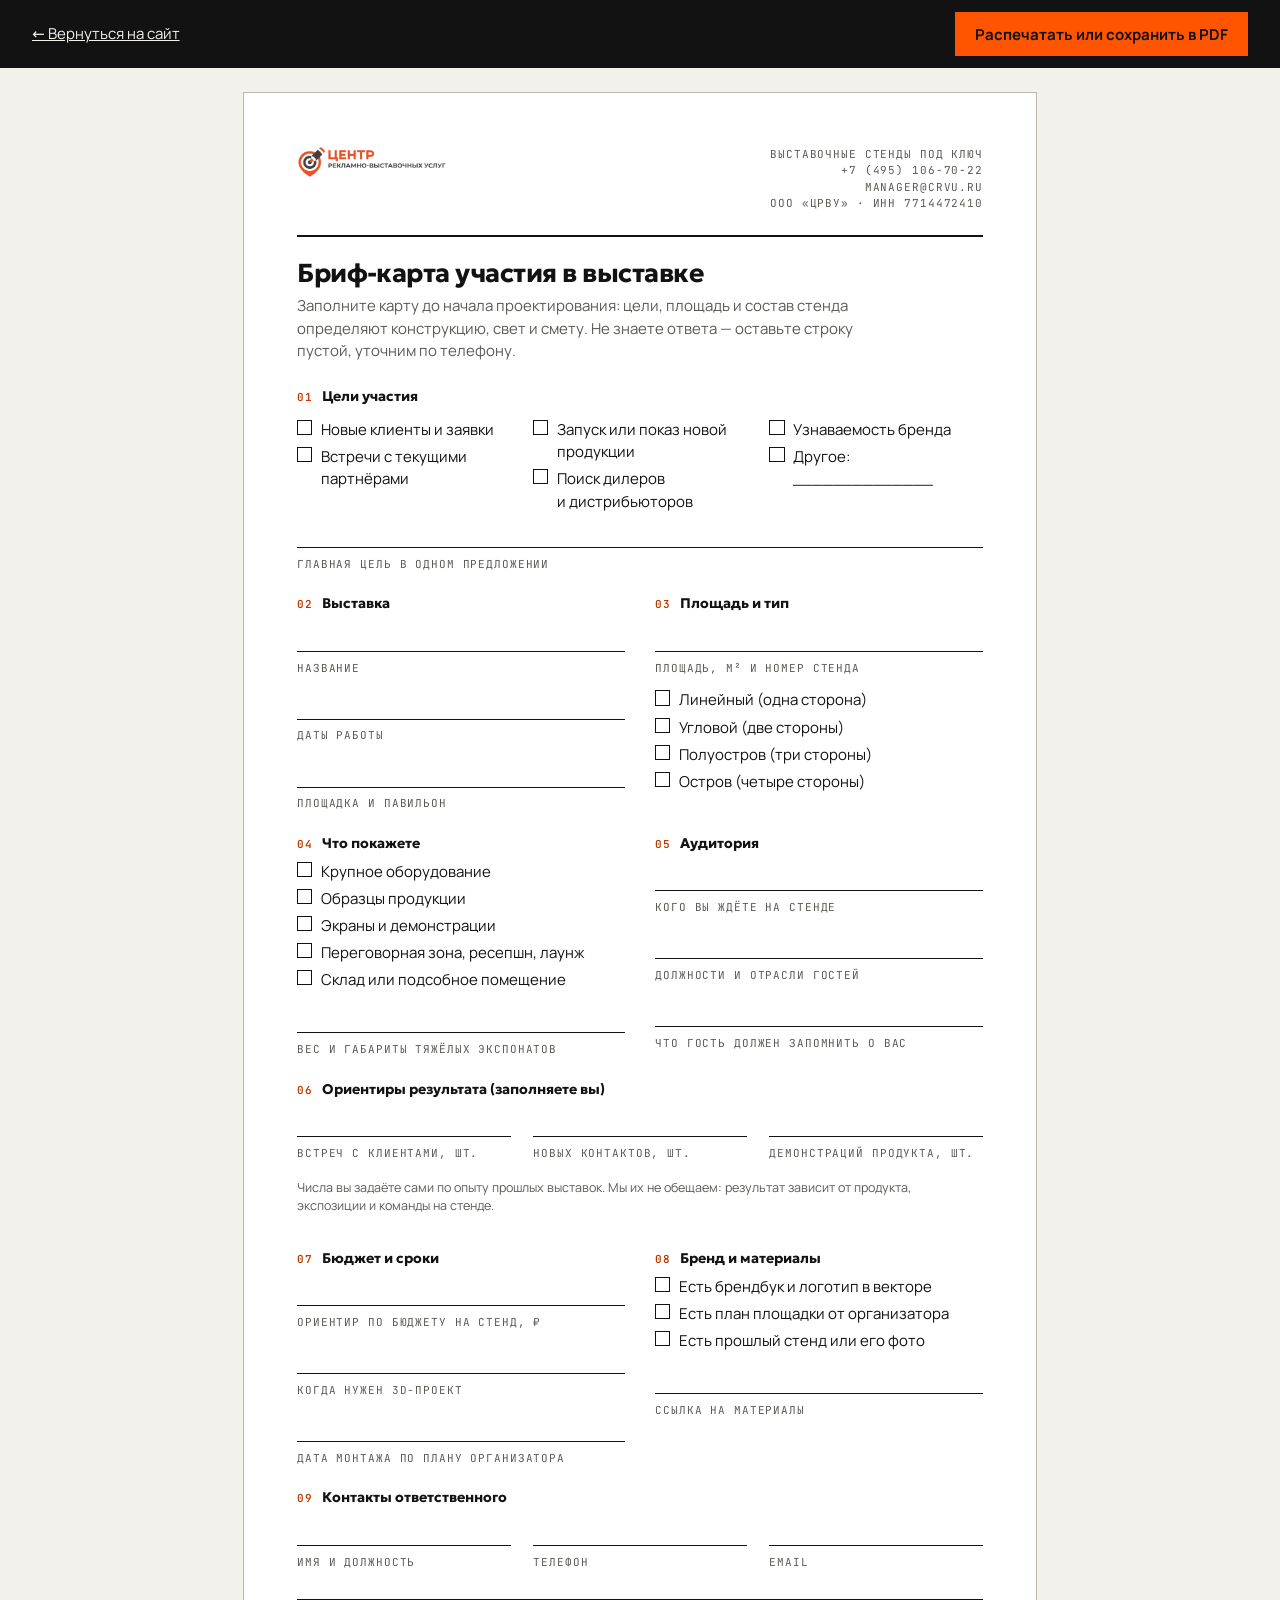
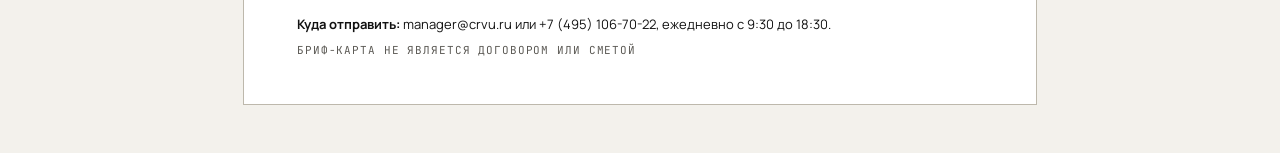
==== brief-card.html @ b51f2aa7 "ЦРВУ: лендинг выставочных стендов, вариант V5-20112026 (убрана цена «от 900 000 ₽» с первого экрана," ====
<!doctype html>
<html lang="ru">
<head>
<meta charset="utf-8">
<meta name="viewport" content="width=device-width, initial-scale=1">
<title>Бриф-карта участия в выставке — ЦРВУ</title>
<meta name="description" content="Бриф-карта для подготовки к выставке: цели участия, площадь, состав стенда, аудитория и KPI. Заполните, распечатайте или сохраните в PDF.">
<meta name="robots" content="noindex">
<link rel="icon" href="assets/logos/stendart-favicon.svg" type="image/svg+xml">
<link rel="stylesheet" href="assets/css/fonts.css">
<style>
  :root { --ink: #121212; --ink-2: #5c5a55; --paper: #f3f1ec; --line: #bdb8ac; --accent: #ff5500; --accent-ink: #b93a00; }
  * { box-sizing: border-box; }
  html { -webkit-text-size-adjust: 100%; hyphens: auto; }
  body { margin: 0; background: var(--paper); color: var(--ink); font-family: 'Manrope', system-ui, sans-serif; font-size: 15px; line-height: 1.5; }
  h1, h2 { font-family: 'Geologica', 'Manrope', sans-serif; margin: 0; letter-spacing: -0.02em; }
  .mono { font-family: 'JetBrains Mono', ui-monospace, monospace; font-size: 11px; letter-spacing: 0.08em; text-transform: uppercase; color: var(--ink-2); }
  .bar { position: sticky; top: 0; z-index: 2; display: flex; flex-wrap: wrap; gap: 0.75rem 1.25rem; align-items: center; justify-content: space-between; padding: 0.75rem clamp(1rem, 4vw, 2rem); background: var(--ink); color: var(--paper); }
  .bar a { color: var(--paper); }
  .bar .btn { display: inline-flex; align-items: center; min-height: 44px; padding: 0 1.25rem; border: 0; background: var(--accent); color: var(--ink); font: 700 15px 'Manrope', sans-serif; cursor: pointer; }
  .bar .btn:hover { background: #ff6a24; }
  .bar .btn:focus-visible, .bar a:focus-visible { outline: 2px solid var(--paper); outline-offset: 3px; }
  .sheet { width: min(210mm, 100%); margin: 1.5rem auto 3rem; padding: 14mm 14mm 12mm; background: #fff; border: 1px solid var(--line); }
  .head { display: flex; justify-content: space-between; align-items: flex-start; gap: 1rem; padding-bottom: 6mm; border-bottom: 2px solid var(--ink); }
  .head img { width: 150px; height: auto; }
  .head p { margin: 0; text-align: right; }
  h1 { margin-top: 6mm; font-size: 26px; line-height: 1.1; font-weight: 700; }
  .lead { margin: 2mm 0 0; color: var(--ink-2); max-width: 62ch; }
  .grid { display: grid; grid-template-columns: repeat(2, minmax(0, 1fr)); gap: 5mm 8mm; margin-top: 6mm; }
  .blk { break-inside: avoid; }
  .blk--wide { grid-column: 1 / -1; }
  h2 { display: flex; gap: 0.6rem; align-items: baseline; font-size: 14px; font-weight: 700; letter-spacing: 0; margin-bottom: 2mm; }
  h2 .mono { color: var(--accent-ink); }
  .line { display: block; min-height: 8mm; border-bottom: 1px solid var(--ink); margin-bottom: 1mm; }
  .lab { display: block; margin-top: 3mm; }
  .cb { display: flex; gap: 0.55rem; align-items: flex-start; margin: 1.2mm 0; }
  .cb i { flex: none; width: 4mm; height: 4mm; margin-top: 1px; border: 1.2px solid var(--ink); }
  .row { display: grid; grid-template-columns: repeat(3, minmax(0, 1fr)); gap: 6mm; }
  .foot { margin-top: 7mm; padding-top: 4mm; border-top: 1px solid var(--ink); display: flex; flex-wrap: wrap; justify-content: space-between; gap: 2mm 8mm; font-size: 13px; }
  .foot p { margin: 0; }
  .note { margin-top: 4mm; color: var(--ink-2); font-size: 12.5px; }
  @media (max-width: 640px) { .grid, .row { grid-template-columns: 1fr; } .sheet { padding: 1.25rem; } }
  @page { size: A4; margin: 10mm; }
  @media print {
    body { background: #fff; font-size: 11.5px; }
    .bar { display: none; }
    .sheet { width: auto; margin: 0; padding: 0; border: 0; }
    a { color: inherit; text-decoration: none; }
  }
</style>
</head>
<body>
<header class="bar">
  <a href="index.html">← Вернуться на сайт</a>
  <button class="btn" type="button" onclick="window.print()">Распечатать или сохранить в PDF</button>
</header>

<main class="sheet">
  <div class="head">
    <img src="assets/logos/crvu-logo-header.png" width="1680" height="361" alt="ЦРВУ">
    <p class="mono">Выставочные стенды под ключ<br>+7 (495) 106-70-22<br>manager@crvu.ru<br>ООО «ЦРВУ» · ИНН 7714472410</p>
  </div>

  <h1>Бриф-карта участия в выставке</h1>
  <p class="lead">Заполните карту до начала проектирования: цели, площадь и состав стенда определяют конструкцию, свет и смету. Не знаете ответа — оставьте строку пустой, уточним по телефону.</p>

  <div class="grid">
    <section class="blk blk--wide">
      <h2><span class="mono">01</span> Цели участия</h2>
      <div class="row">
        <div>
          <div class="cb"><i></i><span>Новые клиенты и заявки</span></div>
          <div class="cb"><i></i><span>Встречи с текущими партнёрами</span></div>
        </div>
        <div>
          <div class="cb"><i></i><span>Запуск или показ новой продукции</span></div>
          <div class="cb"><i></i><span>Поиск дилеров и дистрибьюторов</span></div>
        </div>
        <div>
          <div class="cb"><i></i><span>Узнаваемость бренда</span></div>
          <div class="cb"><i></i><span>Другое: ______________</span></div>
        </div>
      </div>
      <span class="line"></span>
      <span class="mono">Главная цель в одном предложении</span>
    </section>

    <section class="blk">
      <h2><span class="mono">02</span> Выставка</h2>
      <span class="line"></span><span class="mono">Название</span>
      <span class="line" style="margin-top:3mm"></span><span class="mono">Даты работы</span>
      <span class="line" style="margin-top:3mm"></span><span class="mono">Площадка и павильон</span>
    </section>

    <section class="blk">
      <h2><span class="mono">03</span> Площадь и тип</h2>
      <span class="line"></span><span class="mono">Площадь, м² и номер стенда</span>
      <div class="cb" style="margin-top:3mm"><i></i><span>Линейный (одна сторона)</span></div>
      <div class="cb"><i></i><span>Угловой (две стороны)</span></div>
      <div class="cb"><i></i><span>Полуостров (три стороны)</span></div>
      <div class="cb"><i></i><span>Остров (четыре стороны)</span></div>
    </section>

    <section class="blk">
      <h2><span class="mono">04</span> Что покажете</h2>
      <div class="cb"><i></i><span>Крупное оборудование</span></div>
      <div class="cb"><i></i><span>Образцы продукции</span></div>
      <div class="cb"><i></i><span>Экраны и демонстрации</span></div>
      <div class="cb"><i></i><span>Переговорная зона, ресепшн, лаунж</span></div>
      <div class="cb"><i></i><span>Склад или подсобное помещение</span></div>
      <span class="line" style="margin-top:3mm"></span><span class="mono">Вес и габариты тяжёлых экспонатов</span>
    </section>

    <section class="blk">
      <h2><span class="mono">05</span> Аудитория</h2>
      <span class="line"></span><span class="mono">Кого вы ждёте на стенде</span>
      <span class="line" style="margin-top:3mm"></span><span class="mono">Должности и отрасли гостей</span>
      <span class="line" style="margin-top:3mm"></span><span class="mono">Что гость должен запомнить о вас</span>
    </section>

    <section class="blk blk--wide">
      <h2><span class="mono">06</span> Ориентиры результата (заполняете вы)</h2>
      <div class="row">
        <div><span class="line"></span><span class="mono">Встреч с клиентами, шт.</span></div>
        <div><span class="line"></span><span class="mono">Новых контактов, шт.</span></div>
        <div><span class="line"></span><span class="mono">Демонстраций продукта, шт.</span></div>
      </div>
      <p class="note">Числа вы задаёте сами по опыту прошлых выставок. Мы их не обещаем: результат зависит от продукта, экспозиции и команды на стенде.</p>
    </section>

    <section class="blk">
      <h2><span class="mono">07</span> Бюджет и сроки</h2>
      <span class="line"></span><span class="mono">Ориентир по бюджету на стенд, ₽</span>
      <span class="line" style="margin-top:3mm"></span><span class="mono">Когда нужен 3D-проект</span>
      <span class="line" style="margin-top:3mm"></span><span class="mono">Дата монтажа по плану организатора</span>
    </section>

    <section class="blk">
      <h2><span class="mono">08</span> Бренд и материалы</h2>
      <div class="cb"><i></i><span>Есть брендбук и логотип в векторе</span></div>
      <div class="cb"><i></i><span>Есть план площадки от организатора</span></div>
      <div class="cb"><i></i><span>Есть прошлый стенд или его фото</span></div>
      <span class="line" style="margin-top:3mm"></span><span class="mono">Ссылка на материалы</span>
    </section>

    <section class="blk blk--wide">
      <h2><span class="mono">09</span> Контакты ответственного</h2>
      <div class="row">
        <div><span class="line"></span><span class="mono">Имя и должность</span></div>
        <div><span class="line"></span><span class="mono">Телефон</span></div>
        <div><span class="line"></span><span class="mono">Email</span></div>
      </div>
    </section>
  </div>

  <div class="foot">
    <p><b>Куда отправить:</b> manager@crvu.ru или +7 (495) 106-70-22, ежедневно с 9:30 до 18:30.</p>
    <p class="mono">Бриф-карта не является договором или сметой</p>
  </div>
</main>
</body>
</html>
---- assets/css/fonts.css ----
/* Self-hosted copies of Geologica, Manrope and JetBrains Mono (Google Fonts, OFL). Subsets: cyrillic, latin, latin-ext (needed for the ruble sign). */
@font-face {
  font-family: 'Geologica';
  font-style: normal;
  font-weight: 500 800;
  font-display: swap;
  src: url('../fonts/geologica-cyrillic.woff2') format('woff2');
  unicode-range: U+0301, U+0400-045F, U+0490-0491, U+04B0-04B1, U+2116;
}
@font-face {
  font-family: 'Geologica';
  font-style: normal;
  font-weight: 500 800;
  font-display: swap;
  src: url('../fonts/geologica-latin-ext.woff2') format('woff2');
  unicode-range: U+0100-02BA, U+02BD-02C5, U+02C7-02CC, U+02CE-02D7, U+02DD-02FF, U+0304, U+0308, U+0329, U+1D00-1DBF, U+1E00-1E9F, U+1EF2-1EFF, U+2020, U+20A0-20AB, U+20AD-20C4, U+2113, U+2C60-2C7F, U+A720-A7FF;
}
@font-face {
  font-family: 'Geologica';
  font-style: normal;
  font-weight: 500 800;
  font-display: swap;
  src: url('../fonts/geologica-latin.woff2') format('woff2');
  unicode-range: U+0000-00FF, U+0131, U+0152-0153, U+02BB-02BC, U+02C6, U+02DA, U+02DC, U+0304, U+0308, U+0329, U+2000-206F, U+20AC, U+2122, U+2191, U+2193, U+2212, U+2215, U+FEFF, U+FFFD;
}
@font-face {
  font-family: 'JetBrains Mono';
  font-style: normal;
  font-weight: 400 600;
  font-display: swap;
  src: url('../fonts/jetbrains-mono-cyrillic.woff2') format('woff2');
  unicode-range: U+0301, U+0400-045F, U+0490-0491, U+04B0-04B1, U+2116;
}
@font-face {
  font-family: 'JetBrains Mono';
  font-style: normal;
  font-weight: 400 600;
  font-display: swap;
  src: url('../fonts/jetbrains-mono-latin-ext.woff2') format('woff2');
  unicode-range: U+0100-02BA, U+02BD-02C5, U+02C7-02CC, U+02CE-02D7, U+02DD-02FF, U+0304, U+0308, U+0329, U+1D00-1DBF, U+1E00-1E9F, U+1EF2-1EFF, U+2020, U+20A0-20AB, U+20AD-20C4, U+2113, U+2C60-2C7F, U+A720-A7FF;
}
@font-face {
  font-family: 'JetBrains Mono';
  font-style: normal;
  font-weight: 400 600;
  font-display: swap;
  src: url('../fonts/jetbrains-mono-latin.woff2') format('woff2');
  unicode-range: U+0000-00FF, U+0131, U+0152-0153, U+02BB-02BC, U+02C6, U+02DA, U+02DC, U+0304, U+0308, U+0329, U+2000-206F, U+20AC, U+2122, U+2191, U+2193, U+2212, U+2215, U+FEFF, U+FFFD;
}
@font-face {
  font-family: 'Manrope';
  font-style: normal;
  font-weight: 400 800;
  font-display: swap;
  src: url('../fonts/manrope-cyrillic.woff2') format('woff2');
  unicode-range: U+0301, U+0400-045F, U+0490-0491, U+04B0-04B1, U+2116;
}
@font-face {
  font-family: 'Manrope';
  font-style: normal;
  font-weight: 400 800;
  font-display: swap;
  src: url('../fonts/manrope-latin-ext.woff2') format('woff2');
  unicode-range: U+0100-02BA, U+02BD-02C5, U+02C7-02CC, U+02CE-02D7, U+02DD-02FF, U+0304, U+0308, U+0329, U+1D00-1DBF, U+1E00-1E9F, U+1EF2-1EFF, U+2020, U+20A0-20AB, U+20AD-20C4, U+2113, U+2C60-2C7F, U+A720-A7FF;
}
@font-face {
  font-family: 'Manrope';
  font-style: normal;
  font-weight: 400 800;
  font-display: swap;
  src: url('../fonts/manrope-latin.woff2') format('woff2');
  unicode-range: U+0000-00FF, U+0131, U+0152-0153, U+02BB-02BC, U+02C6, U+02DA, U+02DC, U+0304, U+0308, U+0329, U+2000-206F, U+20AC, U+2122, U+2191, U+2193, U+2212, U+2215, U+FEFF, U+FFFD;
}
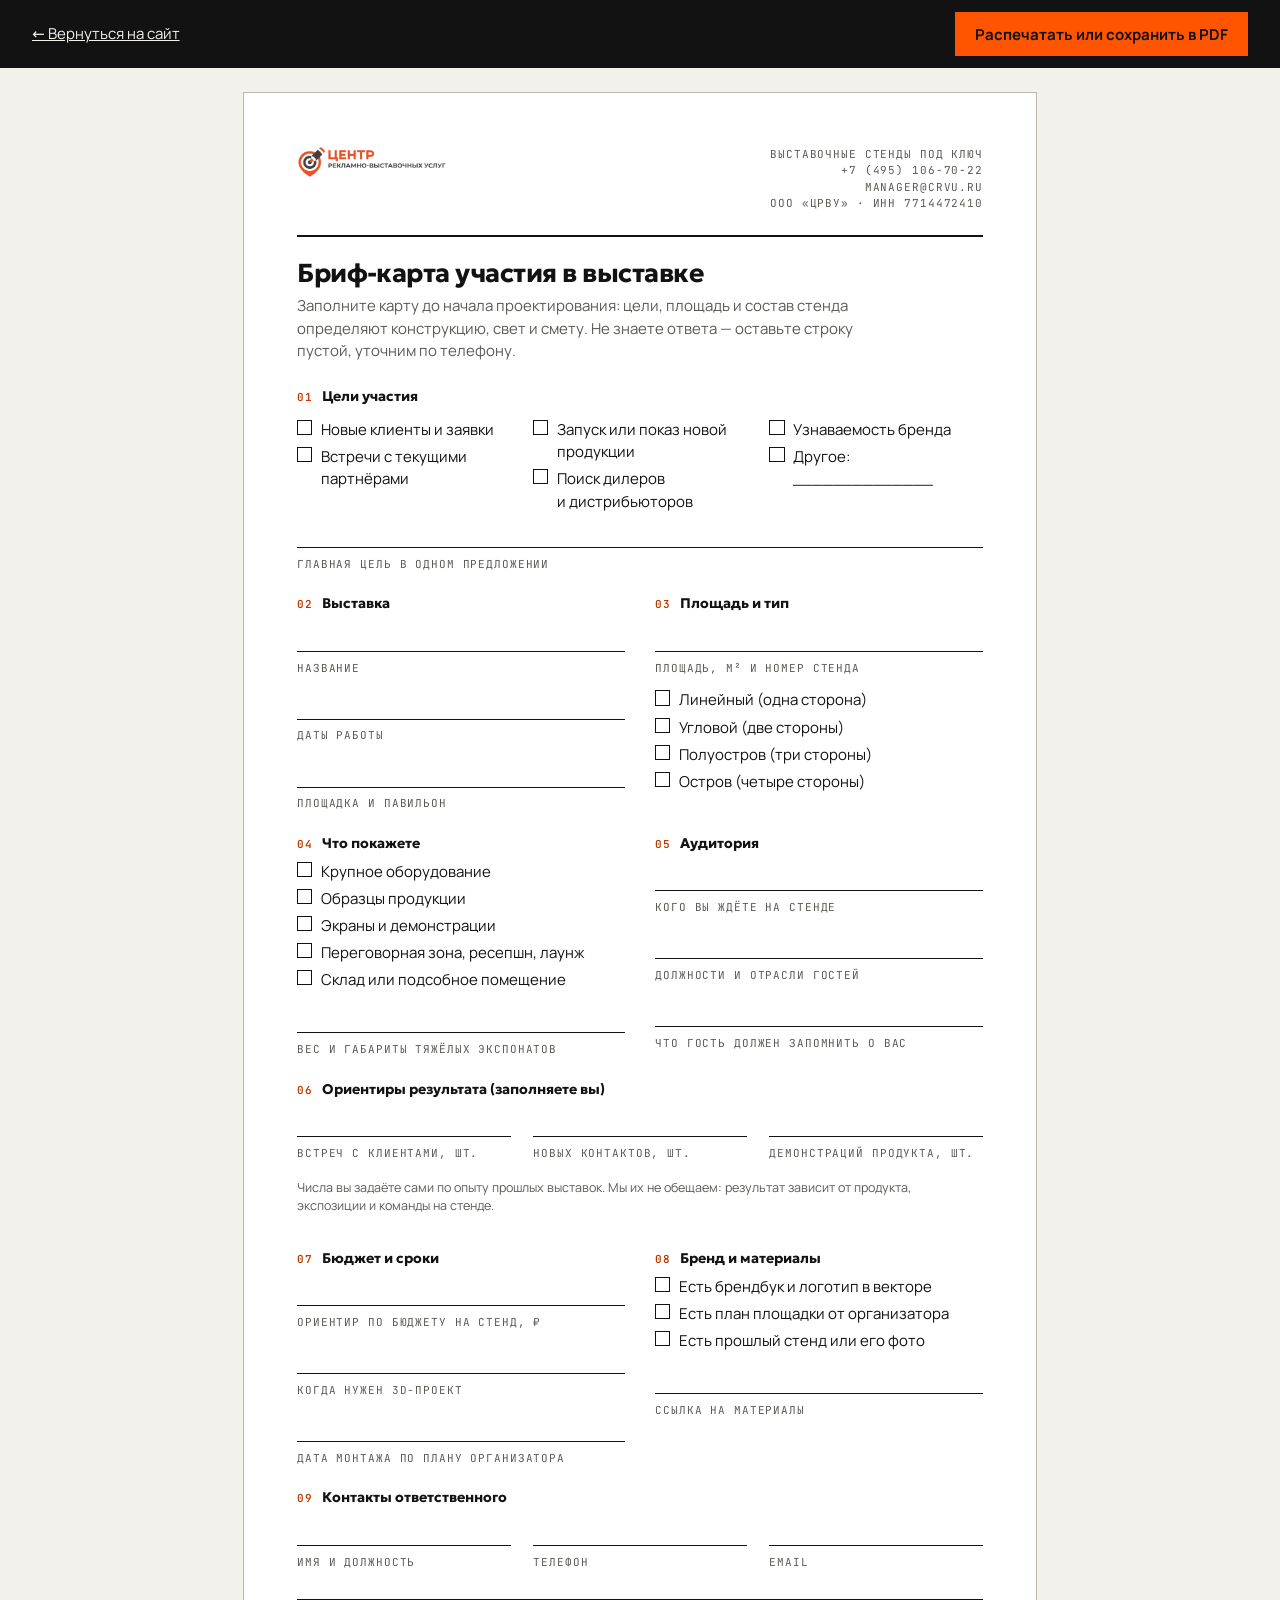
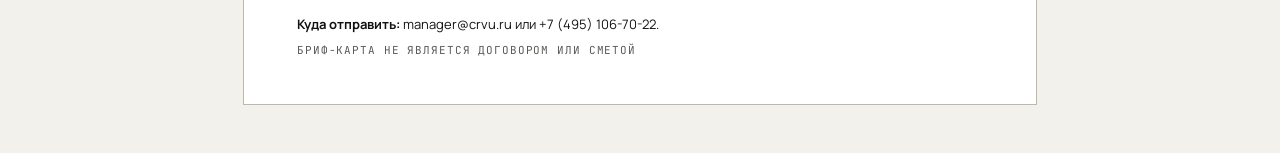
==== commit e5fd0796: "V5-20112026: инфографика и значки, без режима работы, компактная шапка - значки в гарантиях, схема с" ====
--- a/brief-card.html
+++ b/brief-card.html
@@ -154,7 +154,7 @@
   </div>
 
   <div class="foot">
-    <p><b>Куда отправить:</b> manager@crvu.ru или +7 (495) 106-70-22, ежедневно с 9:30 до 18:30.</p>
+    <p><b>Куда отправить:</b> manager@crvu.ru или +7 (495) 106-70-22.</p>
     <p class="mono">Бриф-карта не является договором или сметой</p>
   </div>
 </main>
